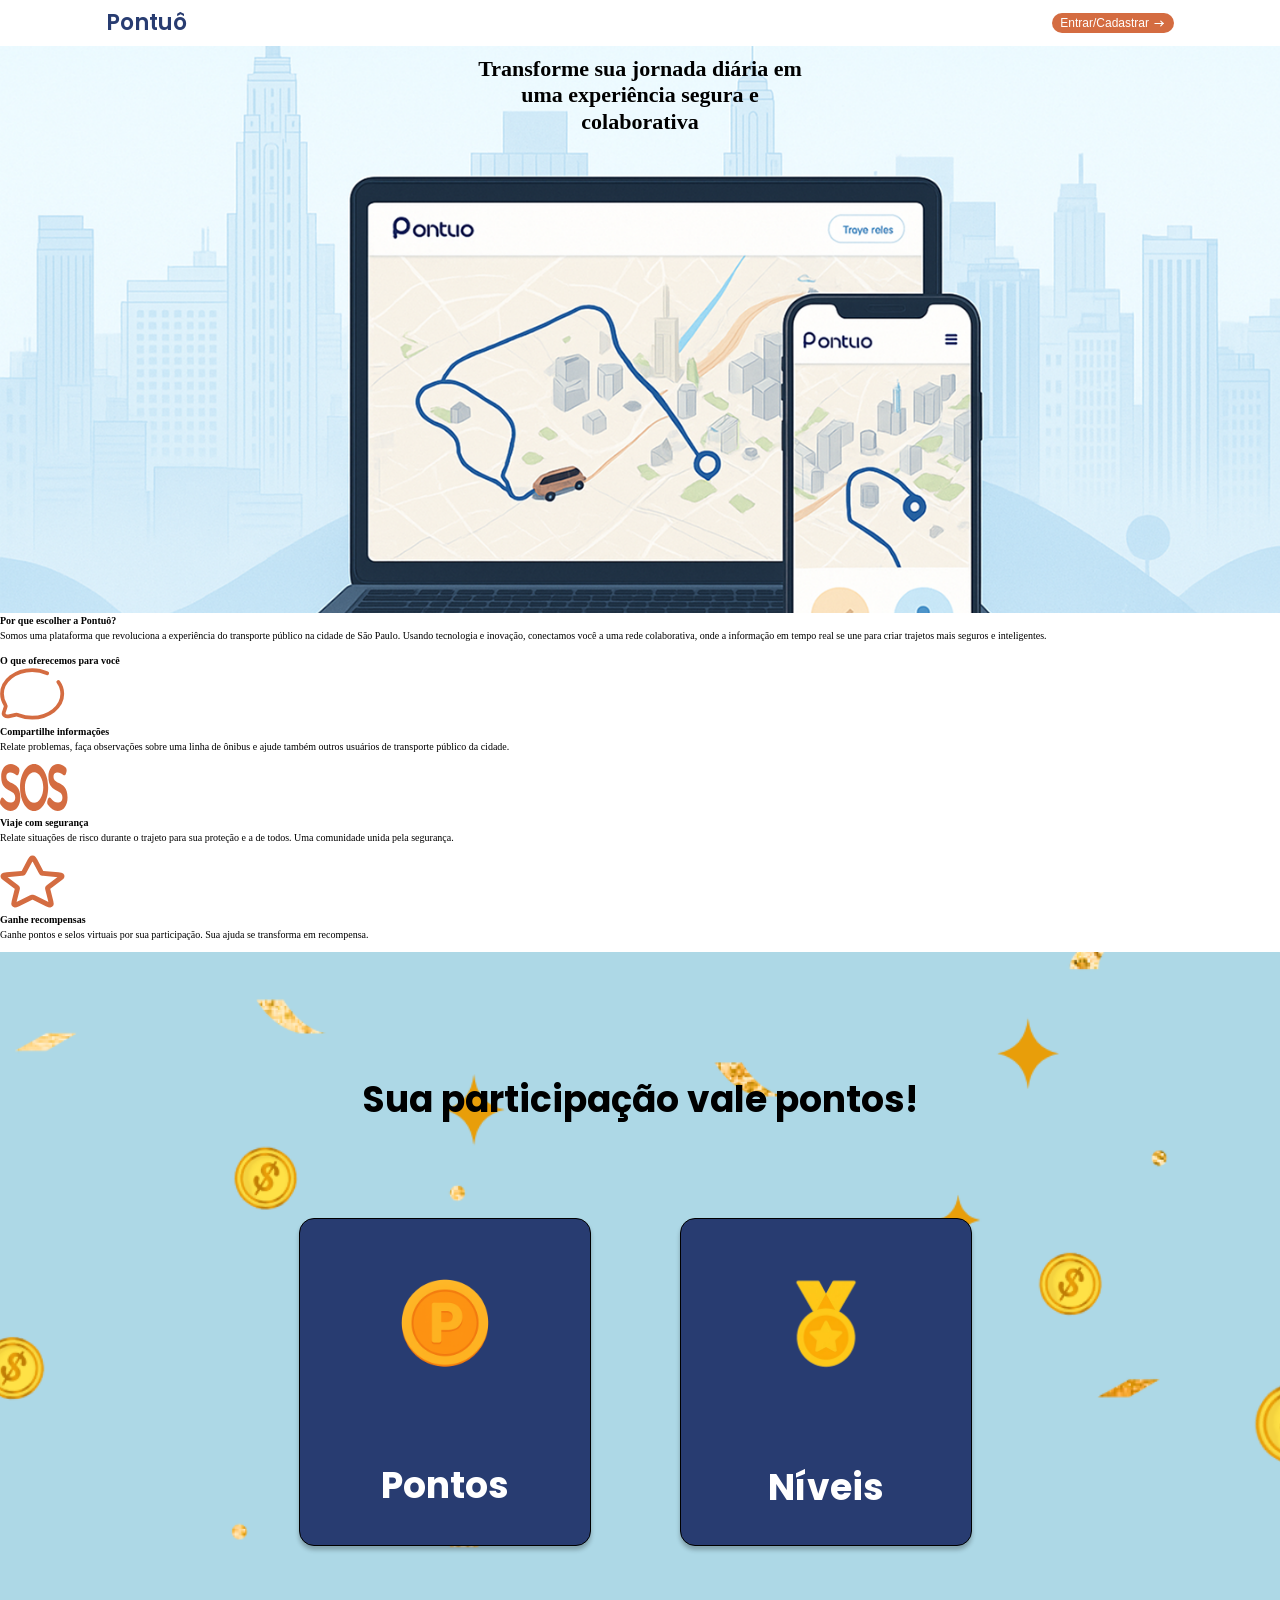
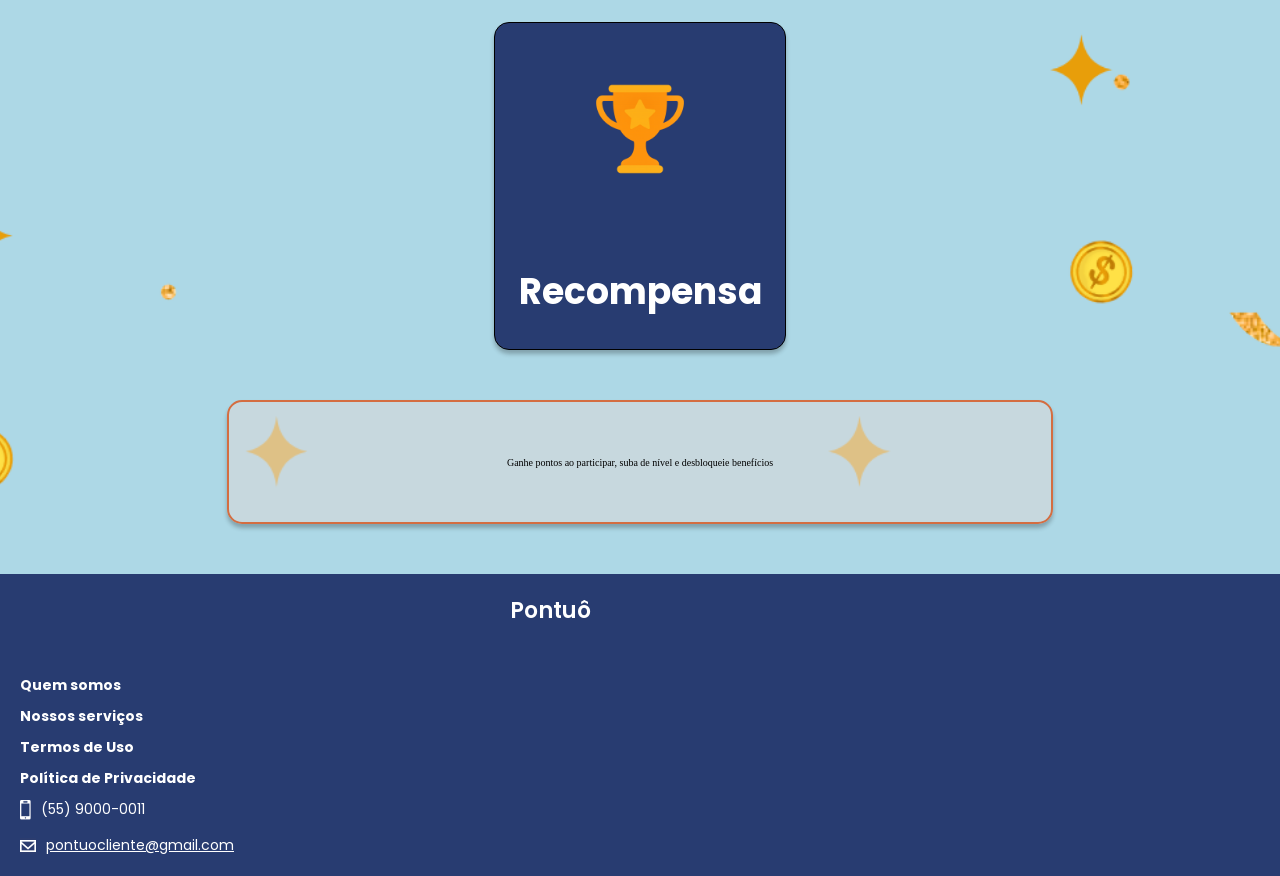
==== index.html @ 433eeff5 "refactor: mobile first top main section" ====
<!DOCTYPE html>
<html lang="pt-BR">

<head>
  <meta charset="UTF-8" />
  <meta name="viewport" content="width=device-width, initial-scale=1.0" />
  <title>Pontuo</title>
  <link rel="stylesheet" href="./src/assets/css/main.css" />
</head>

<body>
  <header>
    <div class="containerHeader">
      <div class="logo"><a href="#home">Pontuô</a></div>
      <!-- <div class="menu">
          <ul>
            <li><a href="#about-us">Quem somos</a></li>
            <li><a href="#our-services">Nossos serviços</a></li>
            <li><a href="#contact">Contato</a></li>
          </ul>
        </div> -->
      <div class="user-profile">
        <a href="#login">Entrar/Cadastrar
          <span><svg class="iconHeader" width="24" height="24" viewBox="0 0 24 19" fill="none" xmlns="http://www.w3.org/2000/svg">
              <g clip-path="url(#clip0_785_61)">
                <path d="M5 12H19" stroke="white" stroke-width="1.5" stroke-linecap="round" stroke-linejoin="round" />
                <path d="M15 16L19 12" stroke="white" stroke-width="1.5" stroke-linecap="round" stroke-linejoin="round" />
                <path d="M15 8L19 12" stroke="white" stroke-width="1.5" stroke-linecap="round" stroke-linejoin="round" />
              </g>
              <defs>
                <clipPath id="clip0_785_61">
                  <rect width="24" height="24" fill="white" />
                </clipPath>
              </defs>
            </svg>
          </span>
        </a>
      </div>
    </div>
  </header>
  <main>
    <section class="topMainSection">
      <div class="containerTopMainSection">
        <div class="topContentArea">
          <h1 class="heroTitle">
            Transforme sua jornada diária em
            <!-- <span class="br-mobile" aria-hidden="true"><br></span> -->
            uma experiência segura e
            <!-- <span class="br-mobile" aria-hidden="true"><br></span> -->
            colaborativa
          </h1>
        </div>
      </div>
    </section>

    <section class="centerMainSection" aria-labelledby="why-pontuo">
      <div class="containerCenterMainSection">

        <div class="firstCenterContentArea">
          <h2 class="titleFirstCenterContentArea" id="why-pontuo">Por que escolher a Pontuô?</h2>

          <p class="textFirstCenterContentArea">
            Somos uma plataforma que revoluciona a experiência do transporte público
            na cidade de São Paulo. Usando tecnologia e inovação, conectamos você a
            uma rede colaborativa, onde a informação em tempo real se une para criar
            trajetos mais seguros e inteligentes.
          </p>
        </div>

        <div class="subTitle">
          <h3>O que oferecemos para você</h3>
        </div>

        <div class="secondCenterContentArea">
          <ul>
            <li>
              <img src="./src/assets/img/icon/Vector(1).svg" alt="Ícone de compartilhamento">
              <h4>Compartilhe informações</h4>
              <p>Relate problemas, faça observações sobre uma linha de ônibus e ajude também outros usuários de transporte público da cidade.</p>
            </li>

            <li>
              <img src="./src/assets/img/icon/Group.svg" alt="Ícone de segurança">
              <h4 class="sosVector">Viaje com segurança</h4>
              <p>Relate situações de risco durante o trajeto para sua proteção e a de todos. Uma comunidade unida pela segurança.</p>
            </li>

            <li>
              <img src="./src/assets/img/icon/Vector.svg" alt="Ícone de recompensas">
              <h4>Ganhe recompensas</h4>
              <p>Ganhe pontos e selos virtuais por sua participação. Sua ajuda se transforma em recompensa.</p>
            </li>
          </ul>
        </div>
      </div>
    </section>

    <section class="bottomMainSection" aria-labelledby="gamification">
      <div class="containerBottomSection">
        <div class="contentBottomCenter">
          <h2 id="gamification">Sua participação vale pontos!</h2>

          <div class="cardBottomCenter">
            <ul class="cardScore">
              <li class="scorePoint">
                <img class="point" src="./src/assets/img/Pontos.png" alt="Ícone de pontos">
                <h3>Pontos</h3>
              </li>

              <li class="scoreMedal">
                <img class="medal" src="./src/assets/img/Medalha.png" alt="Ícone de medalha">
                <h3>Níveis</h3>
              </li>

              <li class="scoreTrophy">
                <img class="trophy" src="./src/assets/img/Troféu.png" alt="Ícone de troféu">
                <h3>Recompensa</h3>
              </li>
            </ul>
          </div>

          <p class="textBottomCenter">Ganhe pontos ao participar, suba de nível e desbloqueie benefícios</p>
        </div>
      </div>
    </section>
  </main>

  <footer class="footer-container">
    <div class="footer-content">
      <h2 class="footer-logo">Pontuô</h2>
      
      <div class="main-links-container">
        <nav class="links-group links-left">
          <a href="#" class="link-item">Quem somos</a>
          <a href="#" class="link-item">Nossos serviços</a>
        </nav>

        <nav class="links-group links-middle">
          <a href="#" class="link-item">Termos de Uso</a>
          <a href="#" class="link-item">Política de Privacidade</a>
        </nav>

        <div class="contact-group">
          <div class="contact-item">
            <span class="icon">
              <img class="phoneFooter" src="/src/assets/img/tel-footer.png" alt="">
            </span> <span>(55) 9000-0011</span>
          </div>
          <div class="contact-item">
            <span class="icon">
              <img class="emailFooter" src="/src/assets/img/email-footer.png" alt="">
            </span>
            <span class="email-text">pontuocliente@gmail.com</span>
          </div>
        </div>
      </div>
    </div>
  </footer>
</body>
</html>
---- src/assets/css/main.css ----
/* Base */
@import url("./base/reset.css");
@import url("./base/font.css");
@import url("./base/variables.css");
@import url("./base/tipografia.css");

/* Layout */
@import url("./layout/container.css");
@import url("./layout/header.css");
@import url("./layout/midArea.css");
@import url("./layout/bottomArea.css");
@import url("./layout/footer.css");

/* Components */
@import url("./components/button.css");
@import url("./components/card.css");
@import url("./components/navbar.css");
@import url("./components/score-section.css");

/* Pages */
@import url("./page/home.css");
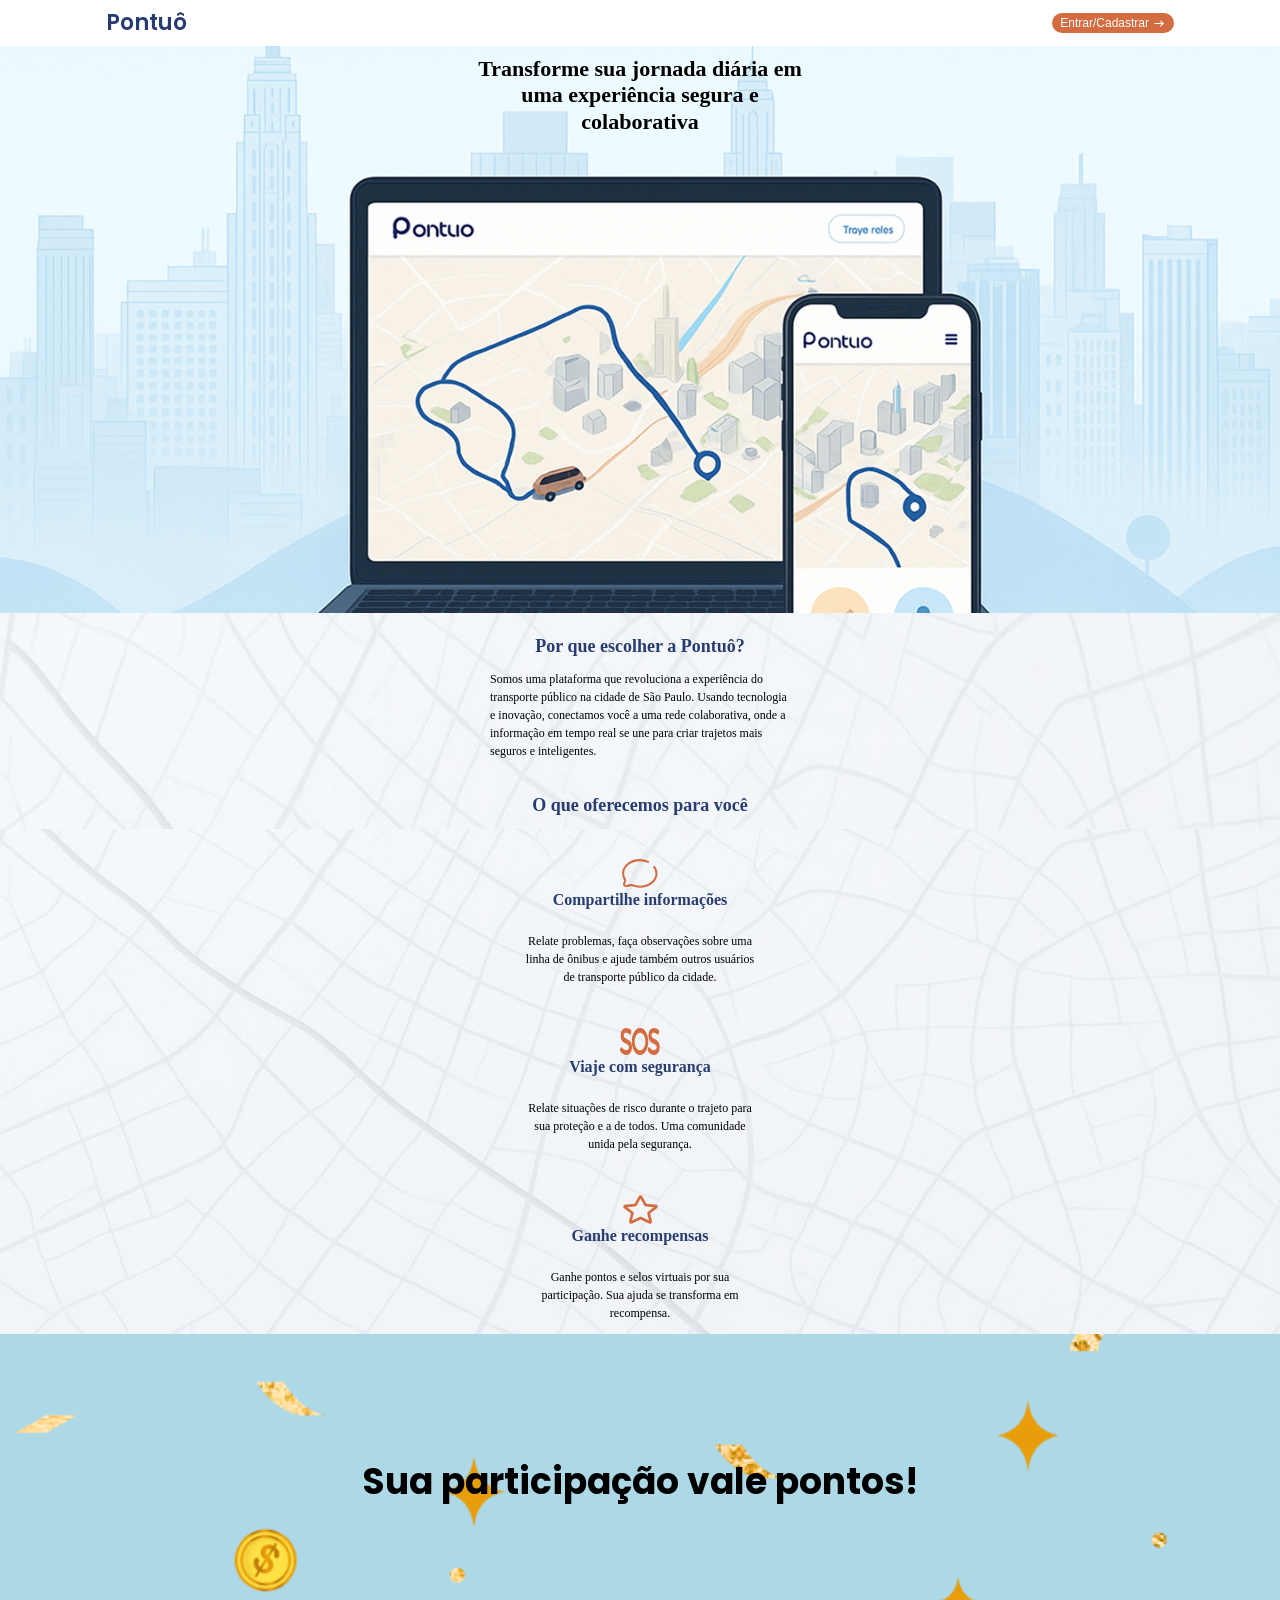
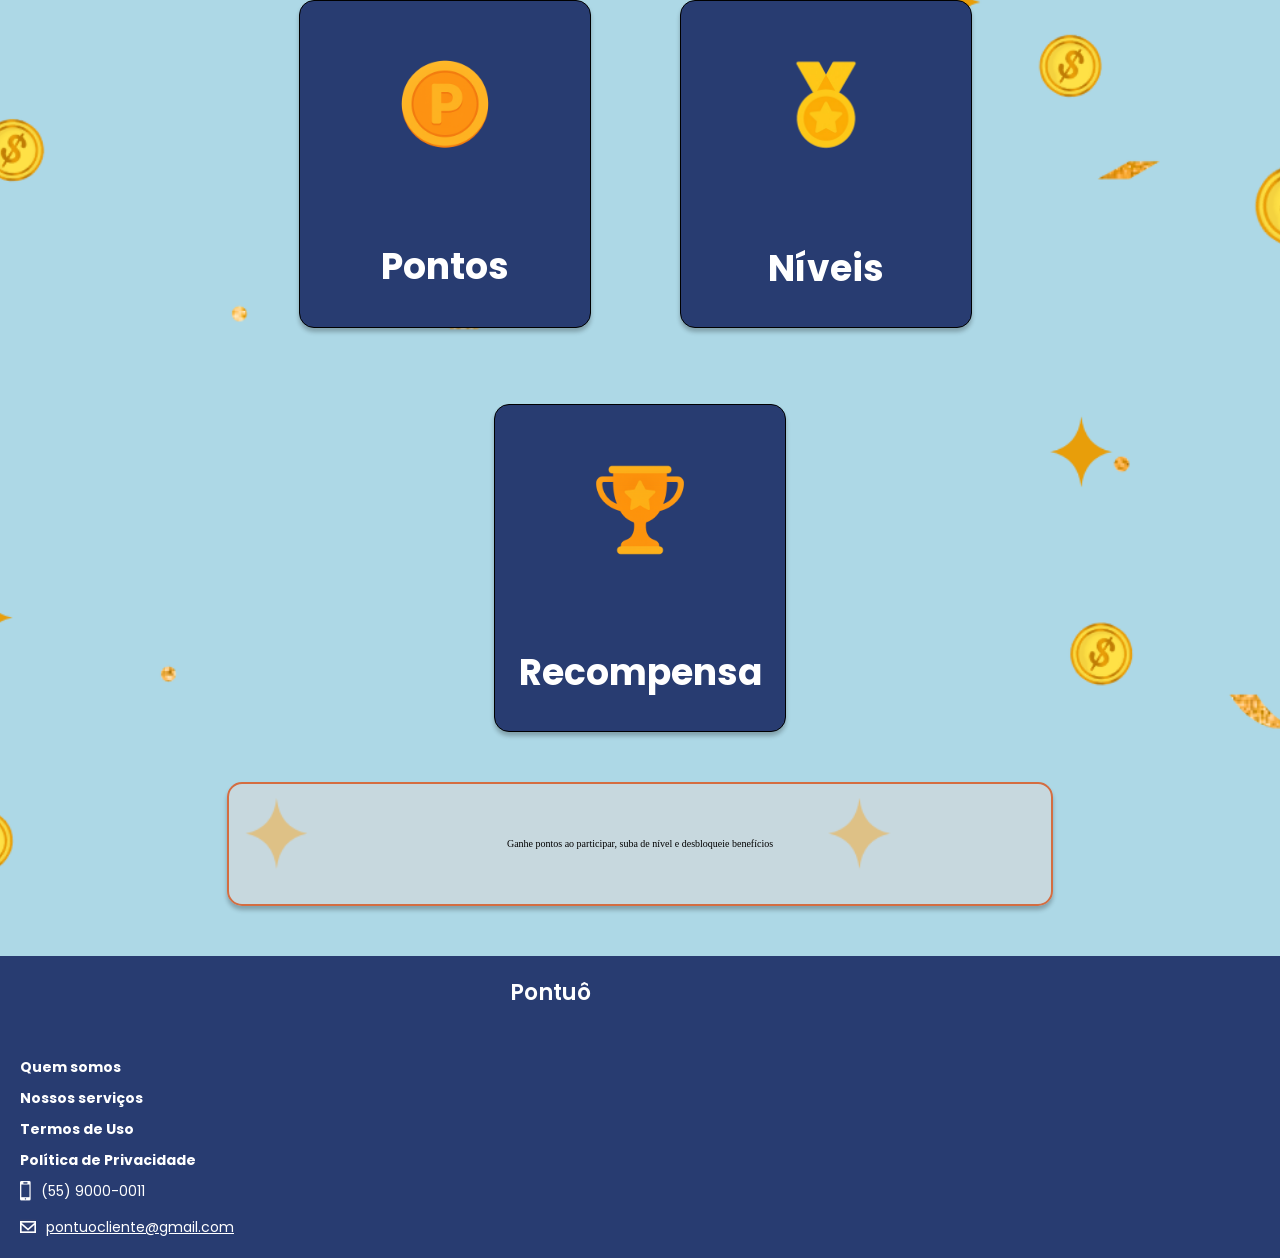
==== commit 7bec8833: "refactor: mobile-first BenefitsSection e PointsSection" ====
--- a/index.html
+++ b/index.html
@@ -39,7 +39,7 @@
     </div>
   </header>
   <main>
-    <section class="topMainSection">
+    <section class="TopMainSection">
       <div class="containerTopMainSection">
         <div class="topContentArea">
           <h1 class="heroTitle">
@@ -53,44 +53,47 @@
       </div>
     </section>
 
-    <section class="centerMainSection" aria-labelledby="why-pontuo">
-      <div class="containerCenterMainSection">
+    <section class="BenefitsSection" aria-labelledby="why-pontuo">
+      <div class="containerBenefitsSection">
 
-        <div class="firstCenterContentArea">
-          <h2 class="titleFirstCenterContentArea" id="why-pontuo">Por que escolher a Pontuô?</h2>
+        <header class="benefitsSectionContent">
+          <h2 class="benefitsIntro" id="why-pontuo">Por que escolher a Pontuô?</h2>
 
-          <p class="textFirstCenterContentArea">
+          <p class="textBenefitsIntro">
             Somos uma plataforma que revoluciona a experiência do transporte público
             na cidade de São Paulo. Usando tecnologia e inovação, conectamos você a
             uma rede colaborativa, onde a informação em tempo real se une para criar
             trajetos mais seguros e inteligentes.
           </p>
-        </div>
+        </header>
 
         <div class="subTitle">
           <h3>O que oferecemos para você</h3>
         </div>
+    </section>
 
-        <div class="secondCenterContentArea">
+    <section class="PointsSection">
+      <div class="containerPointsSection"></div>
+        <div class="contentPointsSection">
           <ul>
-            <li>
+            <li class="chat">
               <img src="./src/assets/img/icon/Vector(1).svg" alt="Ícone de compartilhamento">
               <h4>Compartilhe informações</h4>
               <p>Relate problemas, faça observações sobre uma linha de ônibus e ajude também outros usuários de transporte público da cidade.</p>
             </li>
 
-            <li>
+            <li class="sos-vector">
               <img src="./src/assets/img/icon/Group.svg" alt="Ícone de segurança">
-              <h4 class="sosVector">Viaje com segurança</h4>
+              <h4>Viaje com segurança</h4>
               <p>Relate situações de risco durante o trajeto para sua proteção e a de todos. Uma comunidade unida pela segurança.</p>
             </li>
 
-            <li>
+            <li class="star-ranking">
               <img src="./src/assets/img/icon/Vector.svg" alt="Ícone de recompensas">
               <h4>Ganhe recompensas</h4>
               <p>Ganhe pontos e selos virtuais por sua participação. Sua ajuda se transforma em recompensa.</p>
             </li>
-          </ul>
+          </ul> 
         </div>
       </div>
     </section>
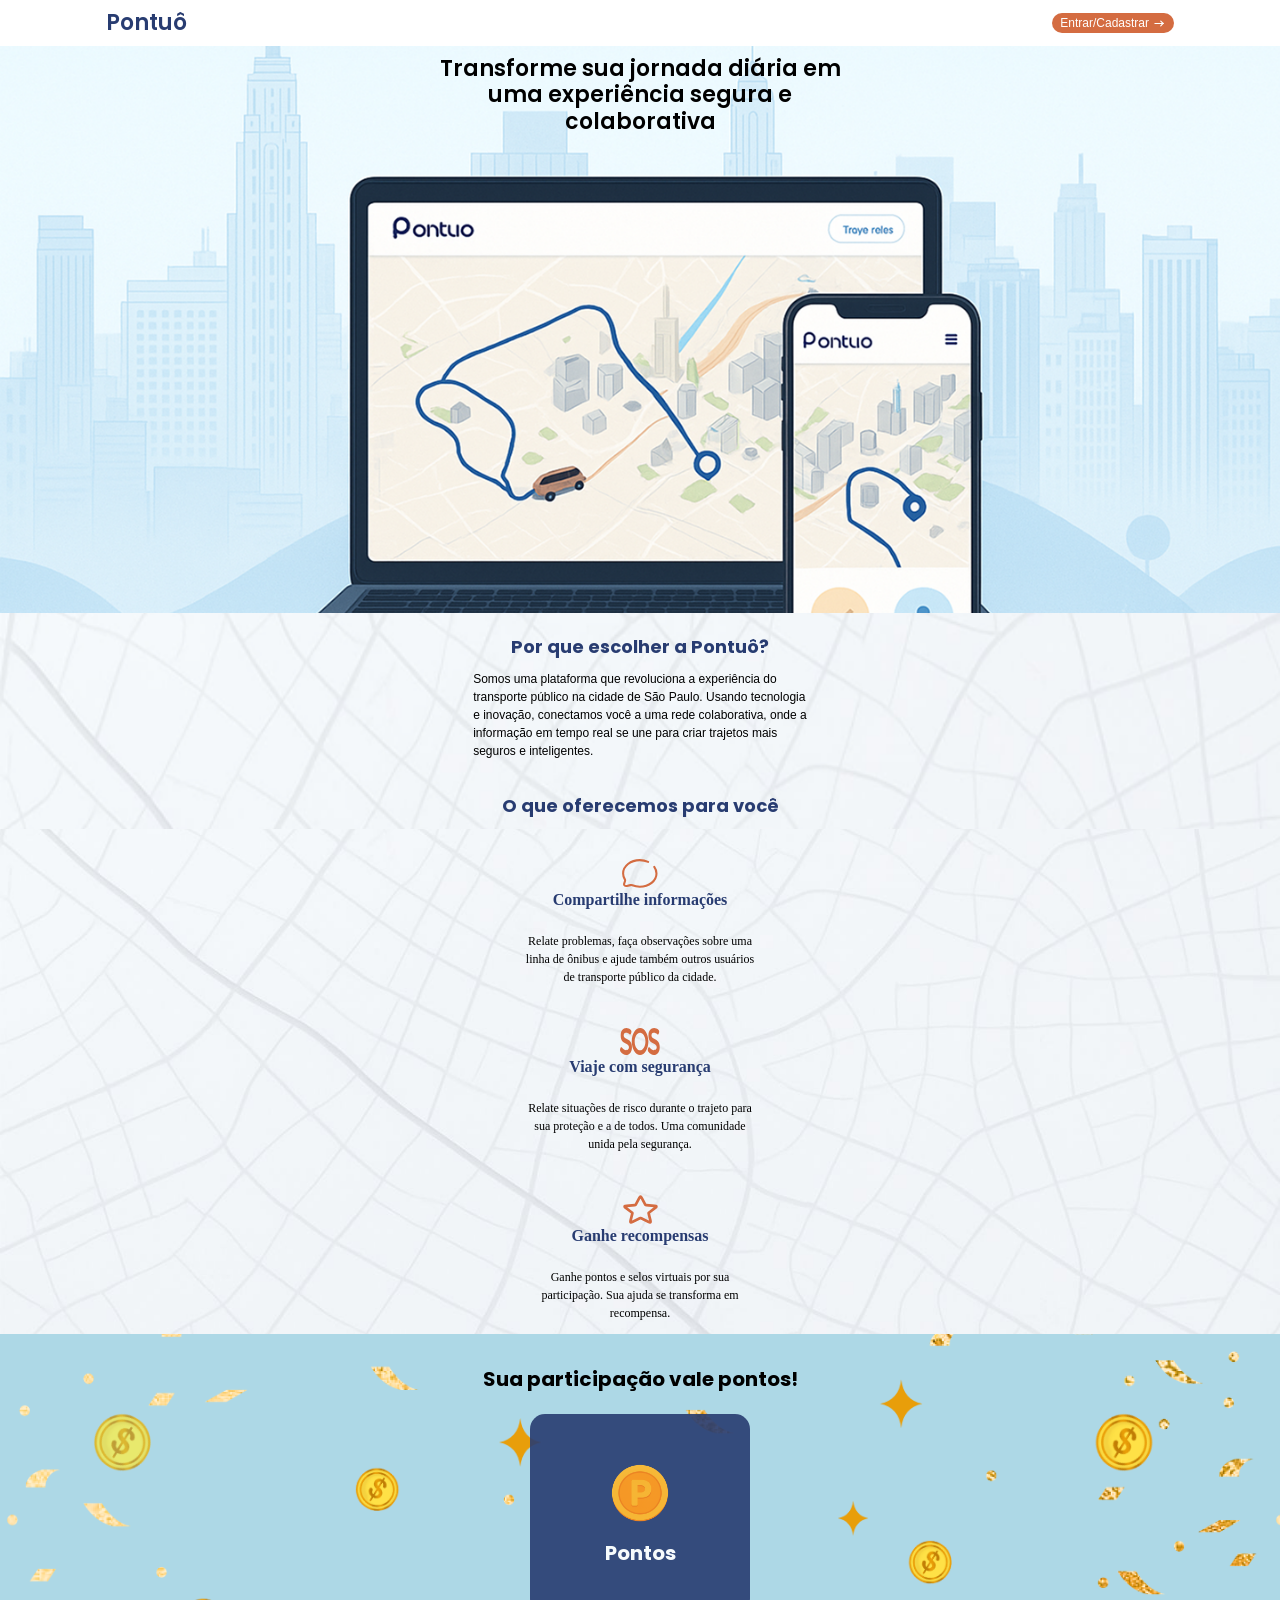
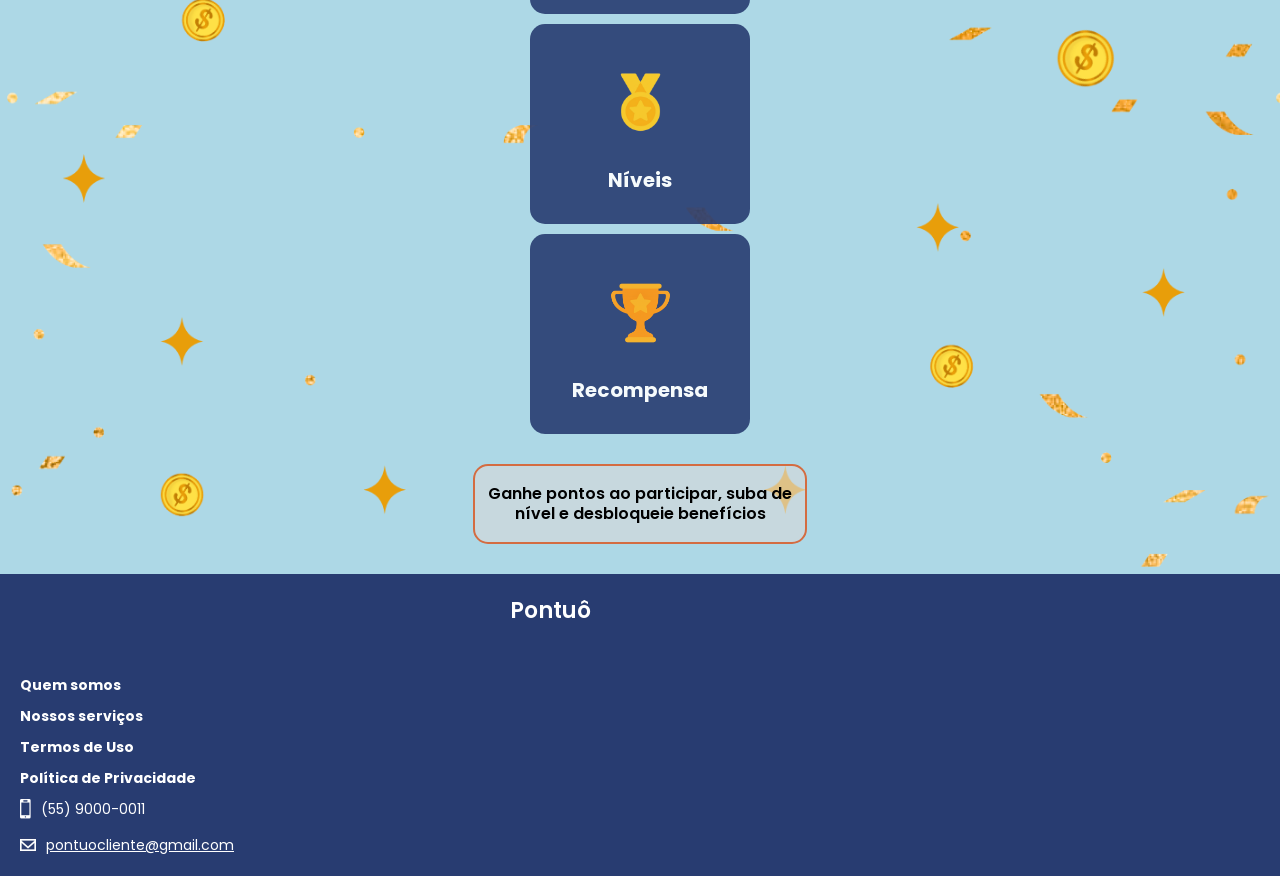
==== commit 6a0f1363: "refactor: mobile-first bottomMainSection" ====
--- a/index.html
+++ b/index.html
@@ -98,12 +98,12 @@
       </div>
     </section>
 
-    <section class="bottomMainSection" aria-labelledby="gamification">
+    <section class="BottomMainSection" aria-labelledby="gamification">
       <div class="containerBottomSection">
-        <div class="contentBottomCenter">
-          <h2 id="gamification">Sua participação vale pontos!</h2>
+        <div class="contentBottomMainSection">
+          <h2 class="gamification" id="gamification">Sua participação vale pontos!</h2>
 
-          <div class="cardBottomCenter">
+          <div class="cardBottom">
             <ul class="cardScore">
               <li class="scorePoint">
                 <img class="point" src="./src/assets/img/Pontos.png" alt="Ícone de pontos">
@@ -122,7 +122,10 @@
             </ul>
           </div>
 
-          <p class="textBottomCenter">Ganhe pontos ao participar, suba de nível e desbloqueie benefícios</p>
+          <div class="textBottomMainSection">
+            <p>Ganhe pontos ao participar, suba de nível e desbloqueie benefícios
+            </p>
+          </div>
         </div>
       </div>
     </section>
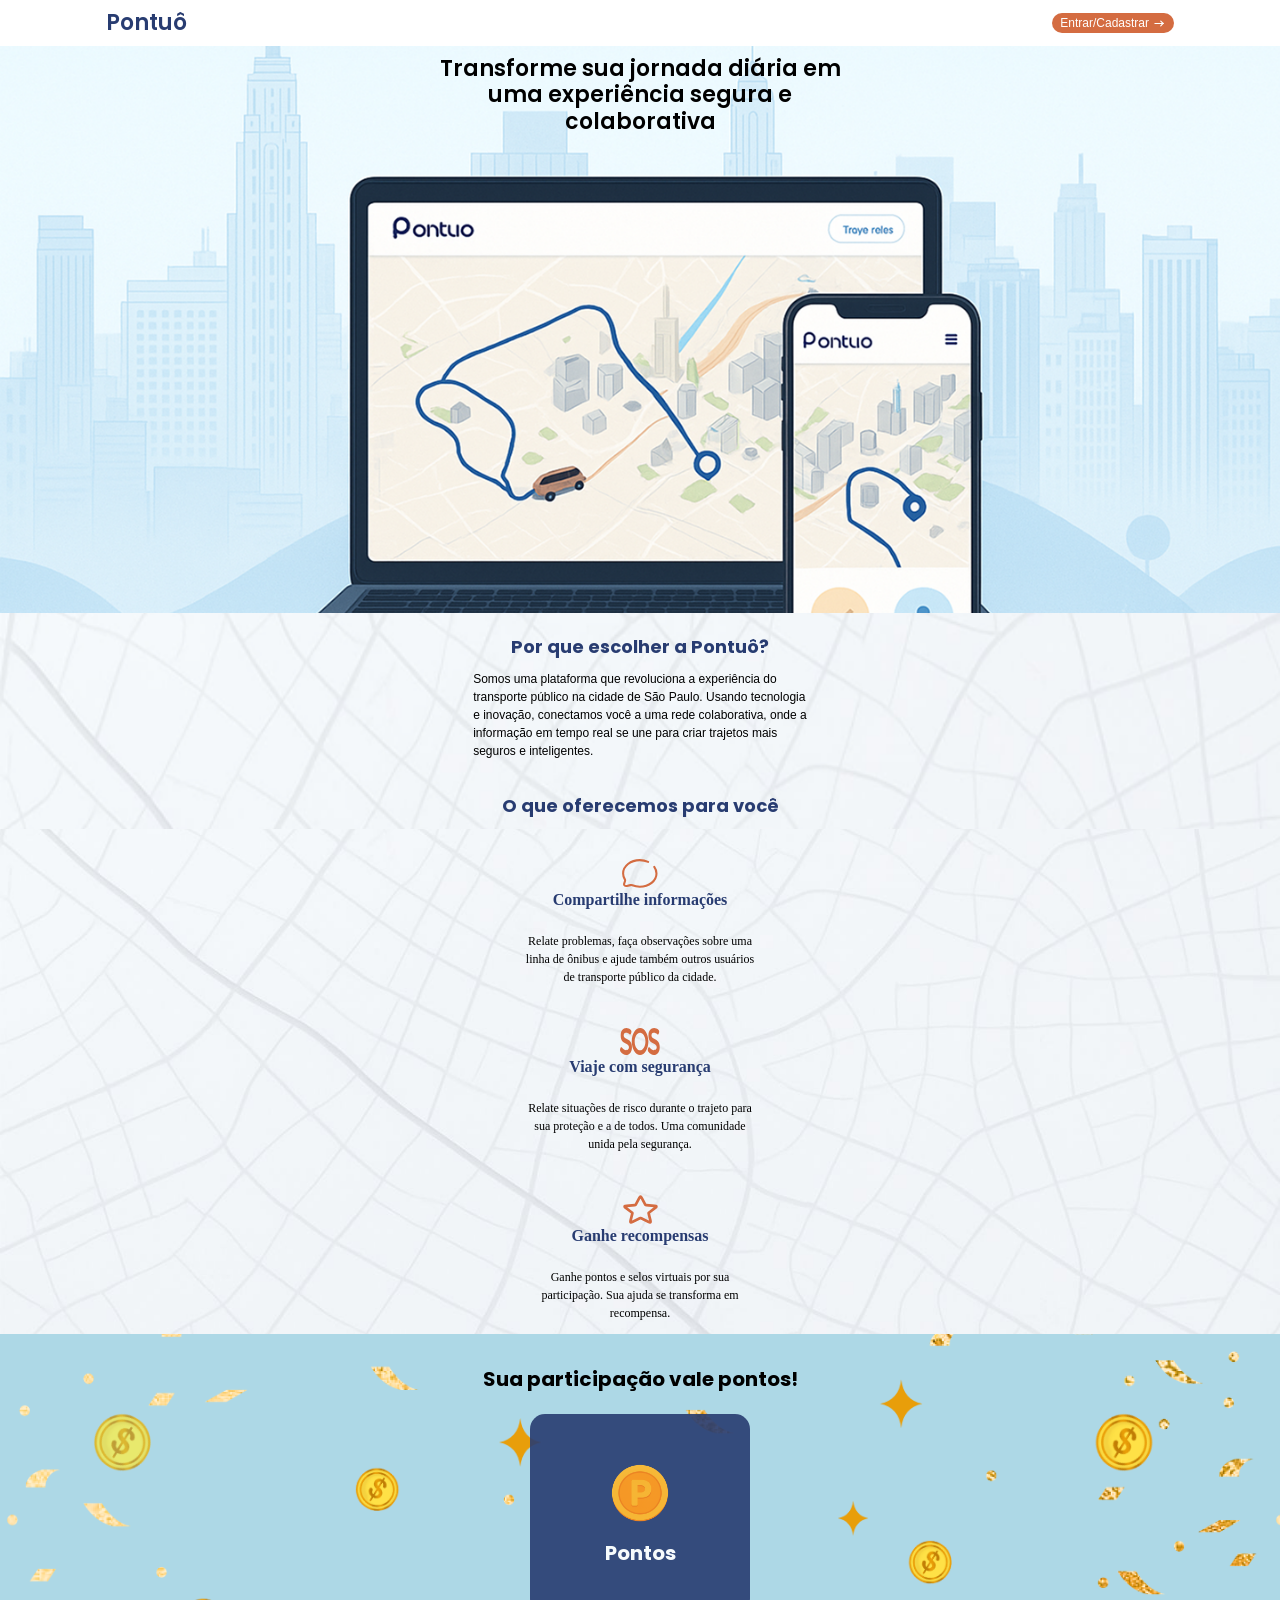
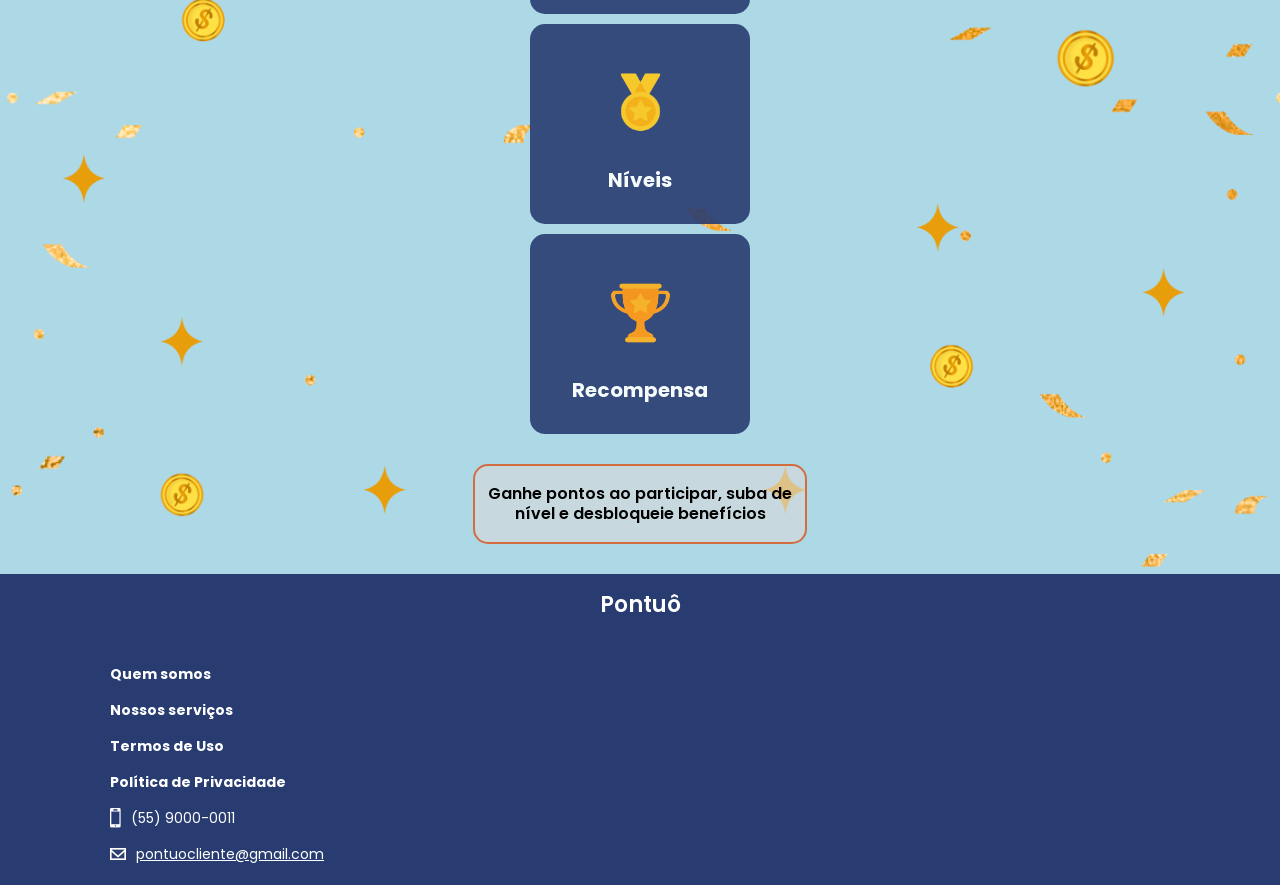
==== commit c4615b13: "refactor: layout FooterHomePage" ====
--- a/index.html
+++ b/index.html
@@ -131,36 +131,44 @@
     </section>
   </main>
 
-  <footer class="footer-container">
-    <div class="footer-content">
-      <h2 class="footer-logo">Pontuô</h2>
-      
-      <div class="main-links-container">
-        <nav class="links-group links-left">
-          <a href="#" class="link-item">Quem somos</a>
-          <a href="#" class="link-item">Nossos serviços</a>
-        </nav>
+  <footer class="FooterHomePage">
 
-        <nav class="links-group links-middle">
-          <a href="#" class="link-item">Termos de Uso</a>
-          <a href="#" class="link-item">Política de Privacidade</a>
-        </nav>
+    <div class="footer-container">
 
-        <div class="contact-group">
-          <div class="contact-item">
-            <span class="icon">
-              <img class="phoneFooter" src="/src/assets/img/tel-footer.png" alt="">
-            </span> <span>(55) 9000-0011</span>
-          </div>
-          <div class="contact-item">
-            <span class="icon">
-              <img class="emailFooter" src="/src/assets/img/email-footer.png" alt="">
-            </span>
-            <span class="email-text">pontuocliente@gmail.com</span>
+      <div class="footer-content">
+
+        <div class="footer-logo">
+          <h2>Pontuô</h2>
+        </div>
+        
+        <div class="box-main-links">
+          <nav class="links-group links-left">
+            <a href="#" class="link-item">Quem somos</a>
+            <a href="#" class="link-item">Nossos serviços</a>
+          </nav>
+
+          <nav class="links-group links-middle">
+            <a href="#" class="link-item">Termos de Uso</a>
+            <a href="#" class="link-item">Política de Privacidade</a>
+          </nav>
+
+          <div class="contact-group">
+            <div class="contact-item">
+              <span class="icon">
+                <img class="phoneFooter" src="/src/assets/img/tel-footer.png" alt="">
+              </span> <span>(55) 9000-0011</span>
+            </div>
+            <div class="contact-item">
+              <span class="icon">
+                <img class="emailFooter" src="/src/assets/img/email-footer.png" alt="">
+              </span>
+              <span class="email-text">pontuocliente@gmail.com</span>
+            </div>
           </div>
         </div>
       </div>
     </div>
+
   </footer>
 </body>
 </html>
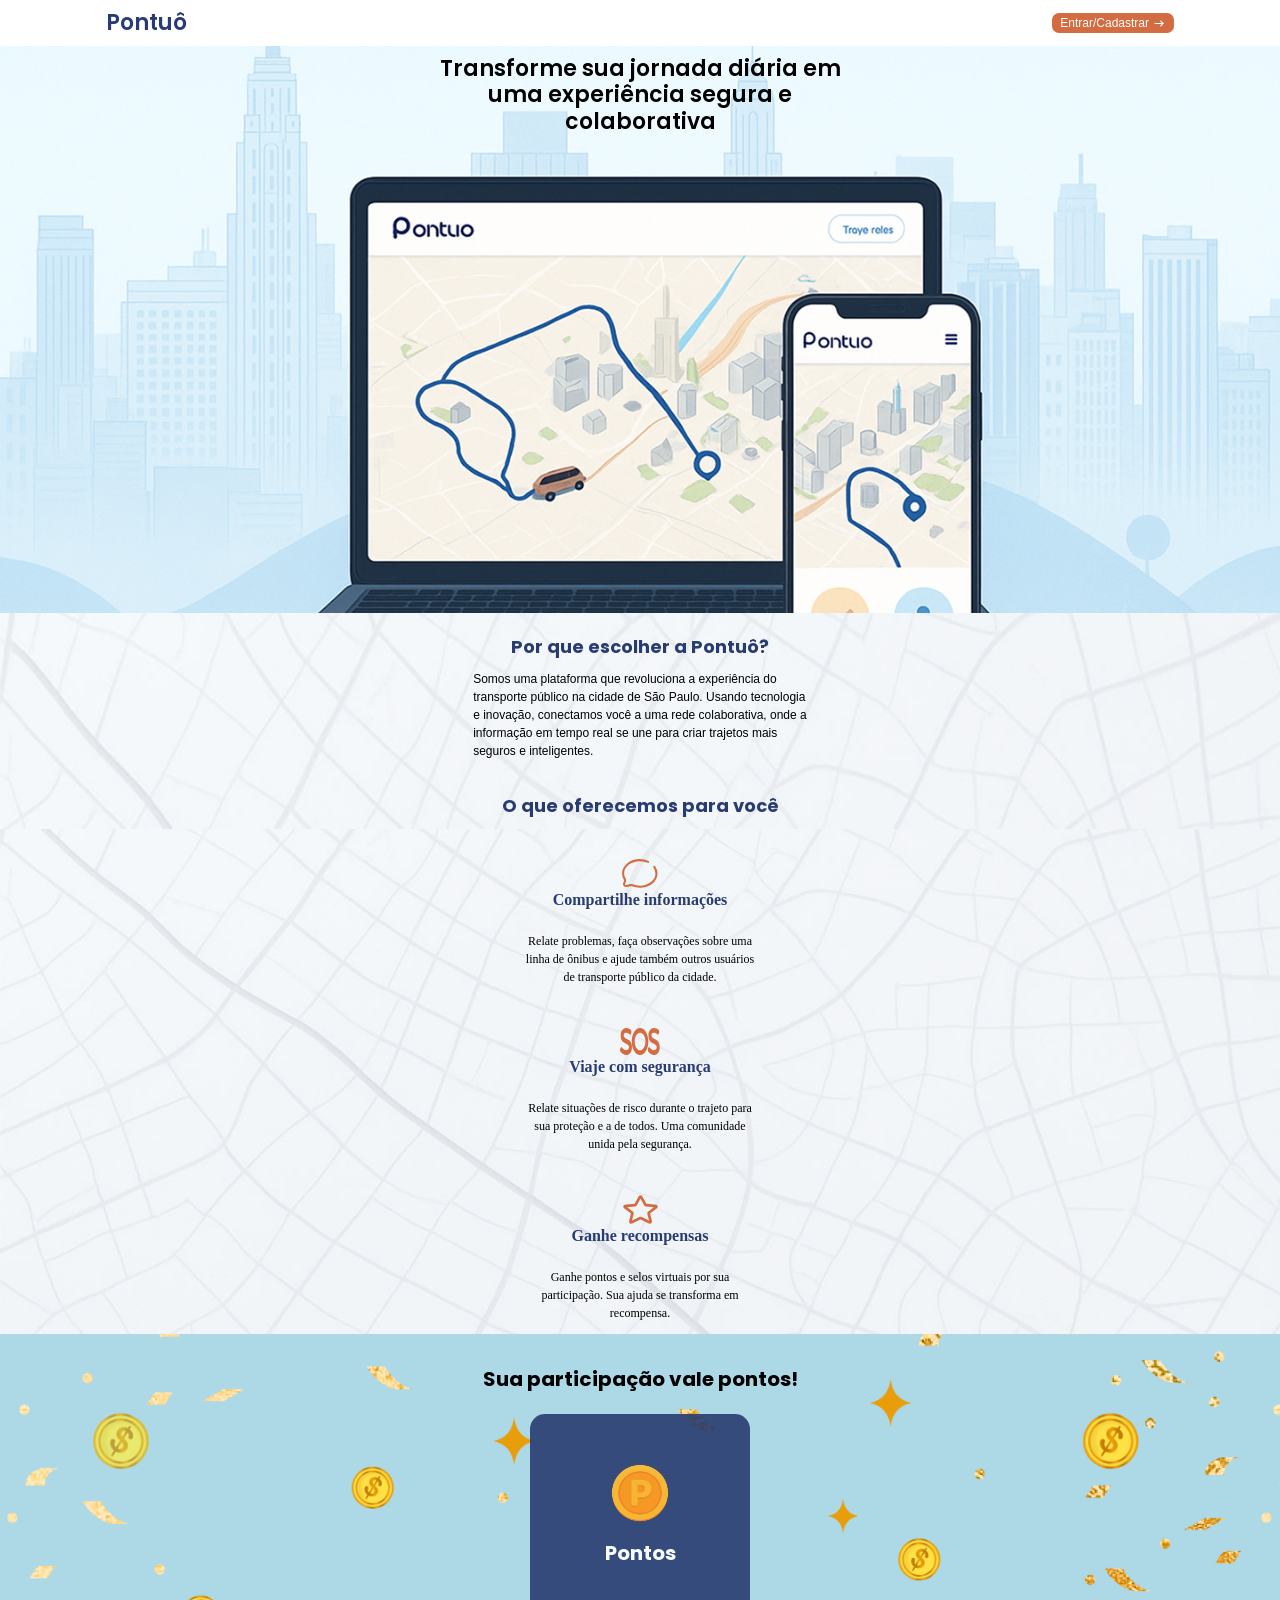
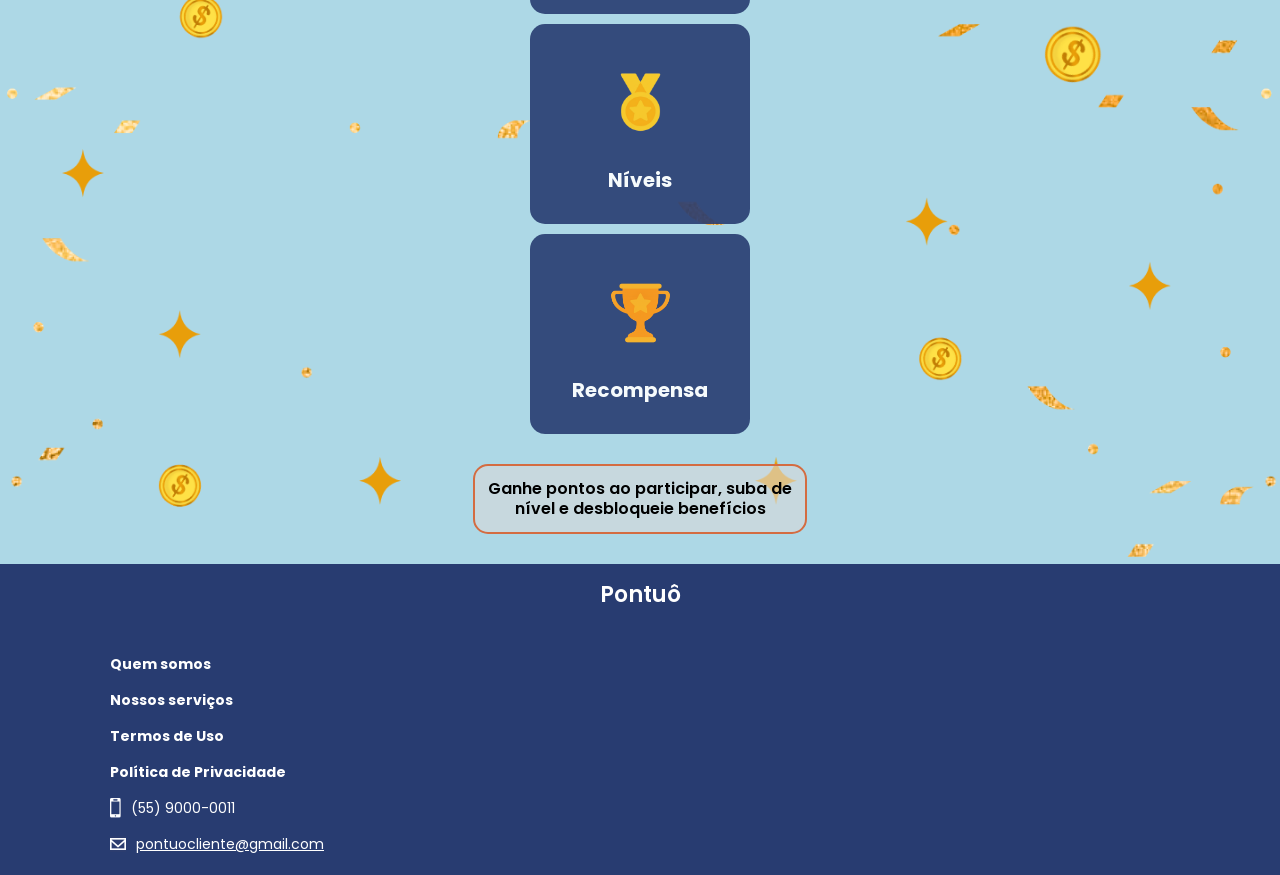
==== commit 195b8999: "refactor: HeaderHomePage" ====
--- a/index.html
+++ b/index.html
@@ -9,7 +9,7 @@
 </head>
 
 <body>
-  <header>
+  <header class="HeaderHomePage">
     <div class="containerHeader">
       <div class="logo"><a href="#home">Pontuô</a></div>
       <!-- <div class="menu">
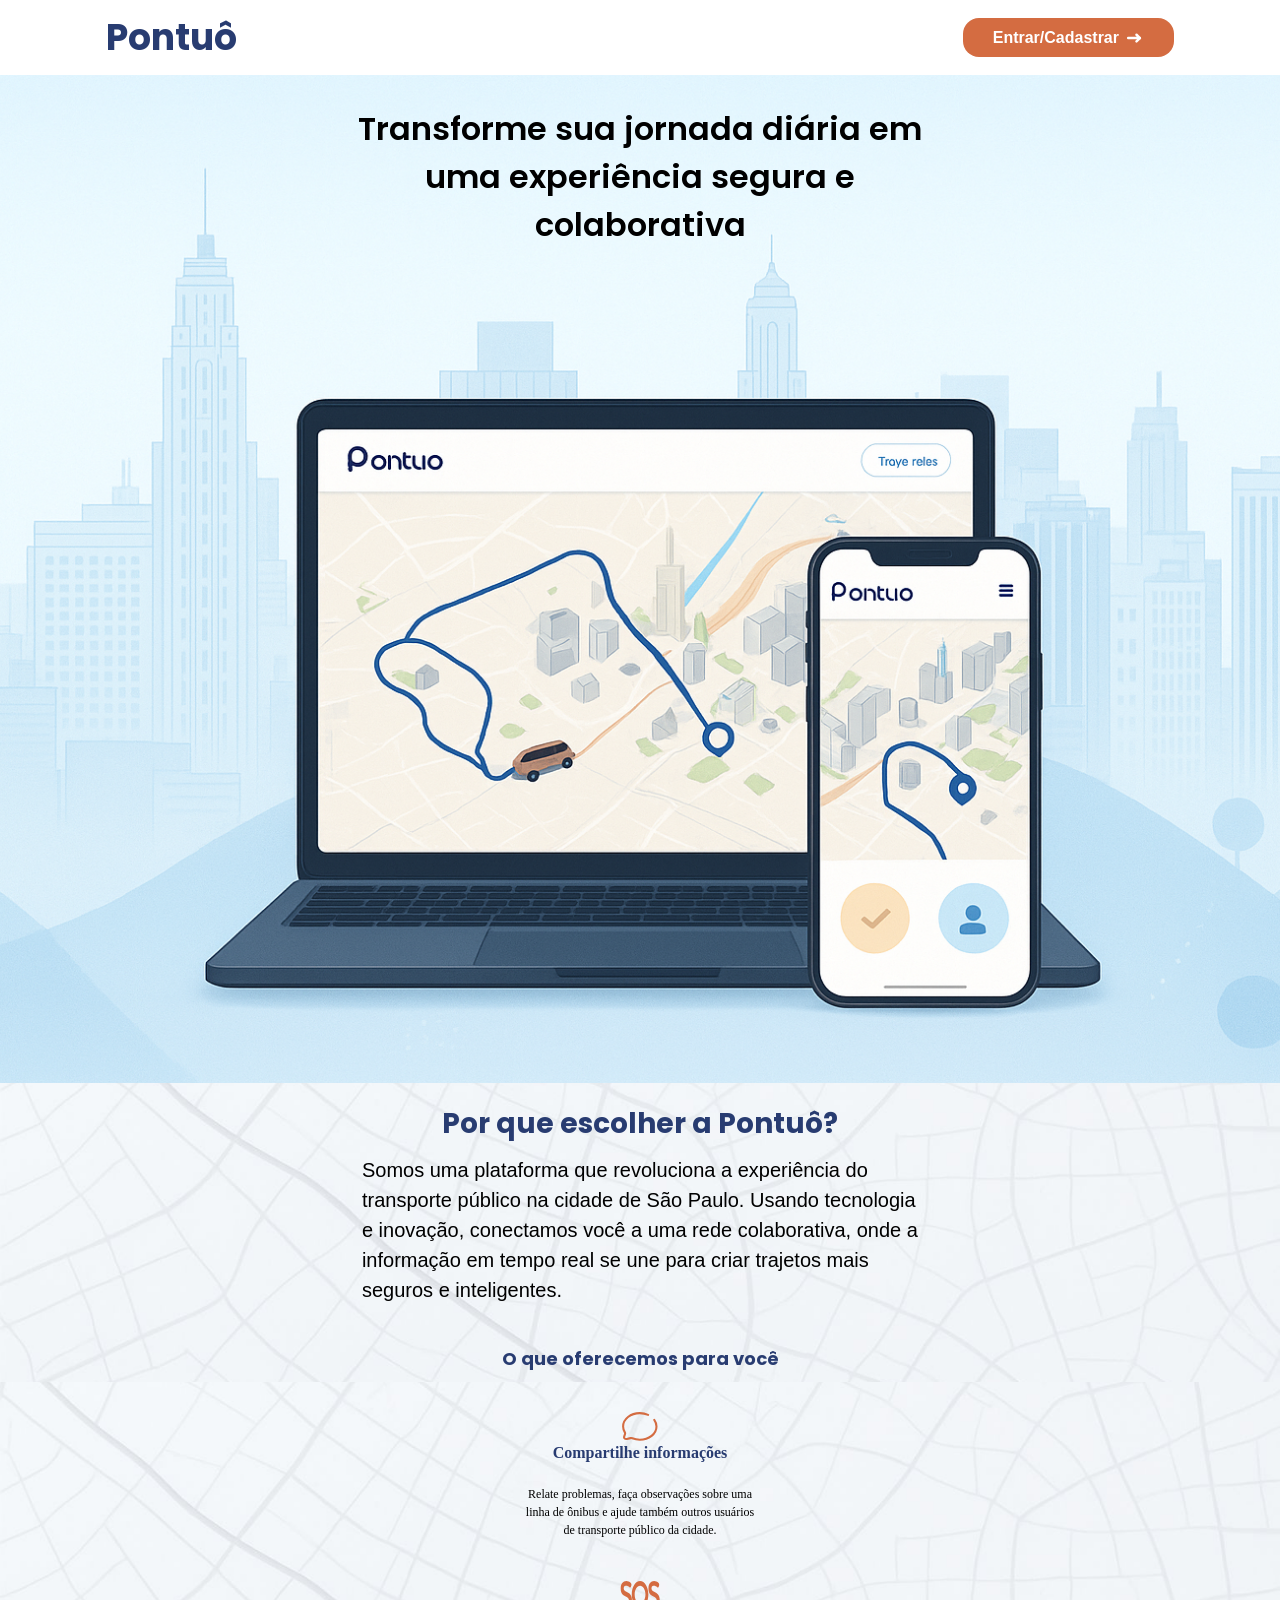
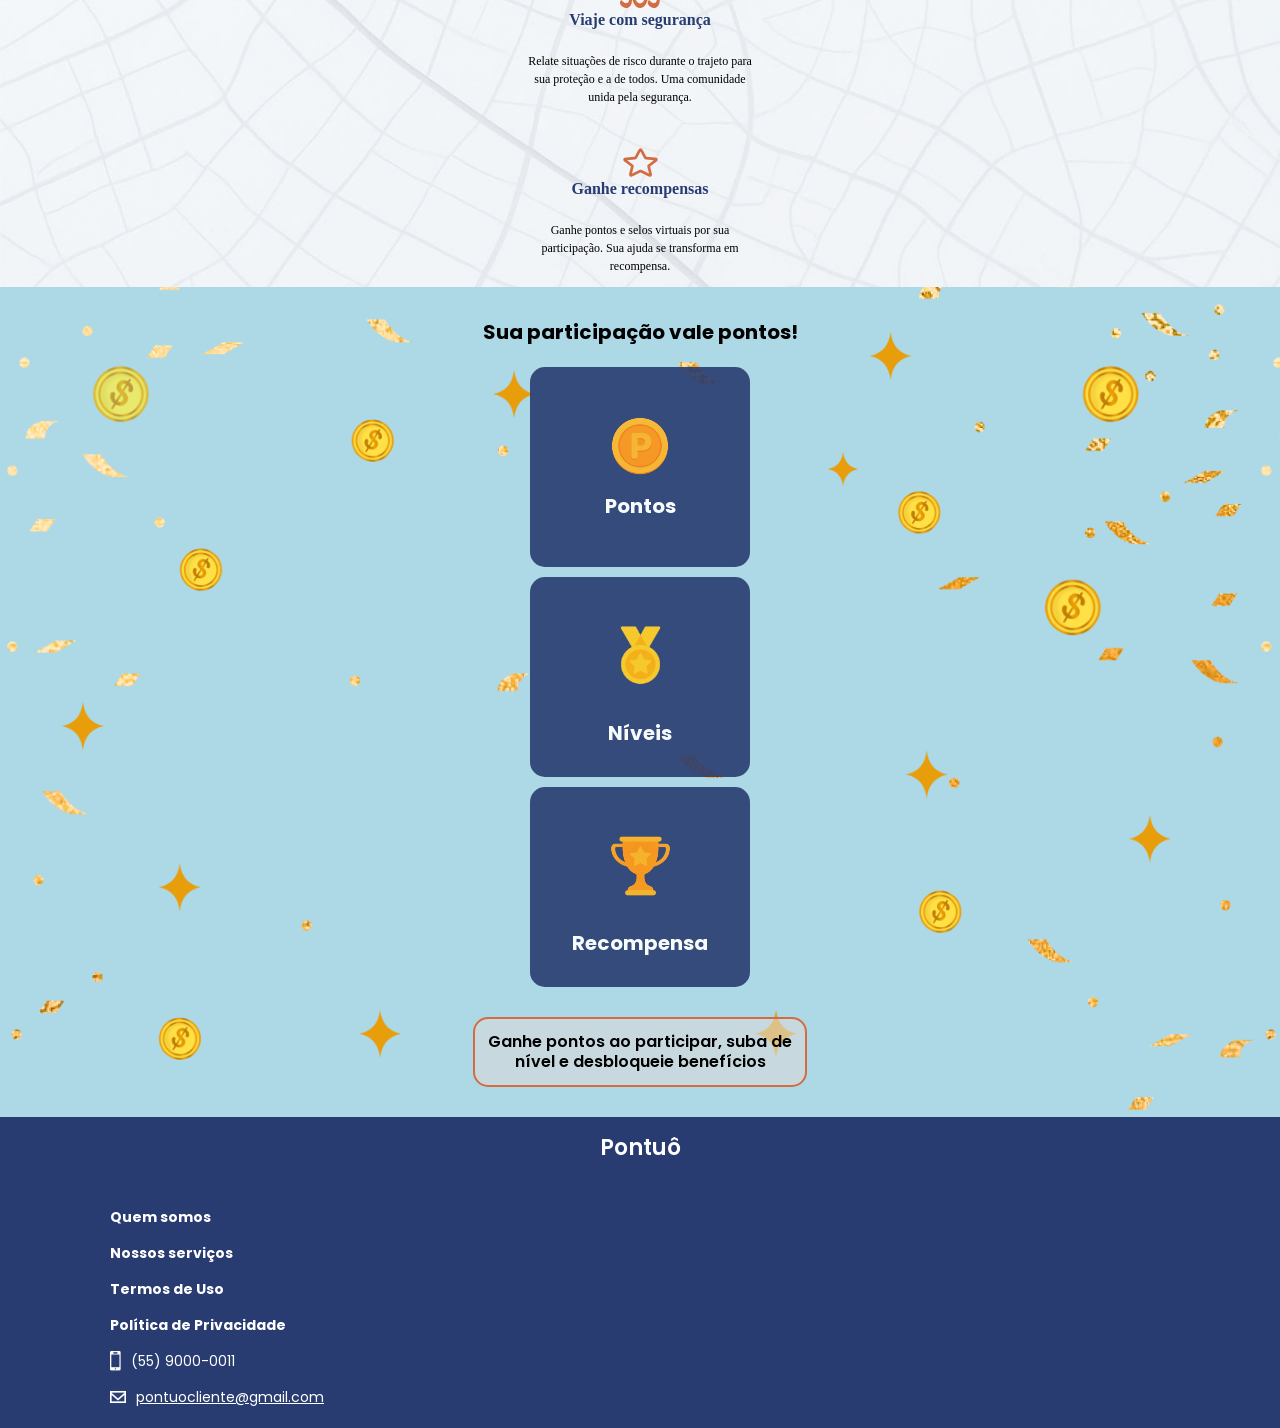
==== commit d2563acc: "feature: tablet benefits-section-content" ====
--- a/index.html
+++ b/index.html
@@ -43,11 +43,7 @@
       <div class="containerTopMainSection">
         <div class="topContentArea">
           <h1 class="heroTitle">
-            Transforme sua jornada diária em
-            <!-- <span class="br-mobile" aria-hidden="true"><br></span> -->
-            uma experiência segura e
-            <!-- <span class="br-mobile" aria-hidden="true"><br></span> -->
-            colaborativa
+            Transforme sua jornada diária em uma experiência segura e colaborativa
           </h1>
         </div>
       </div>
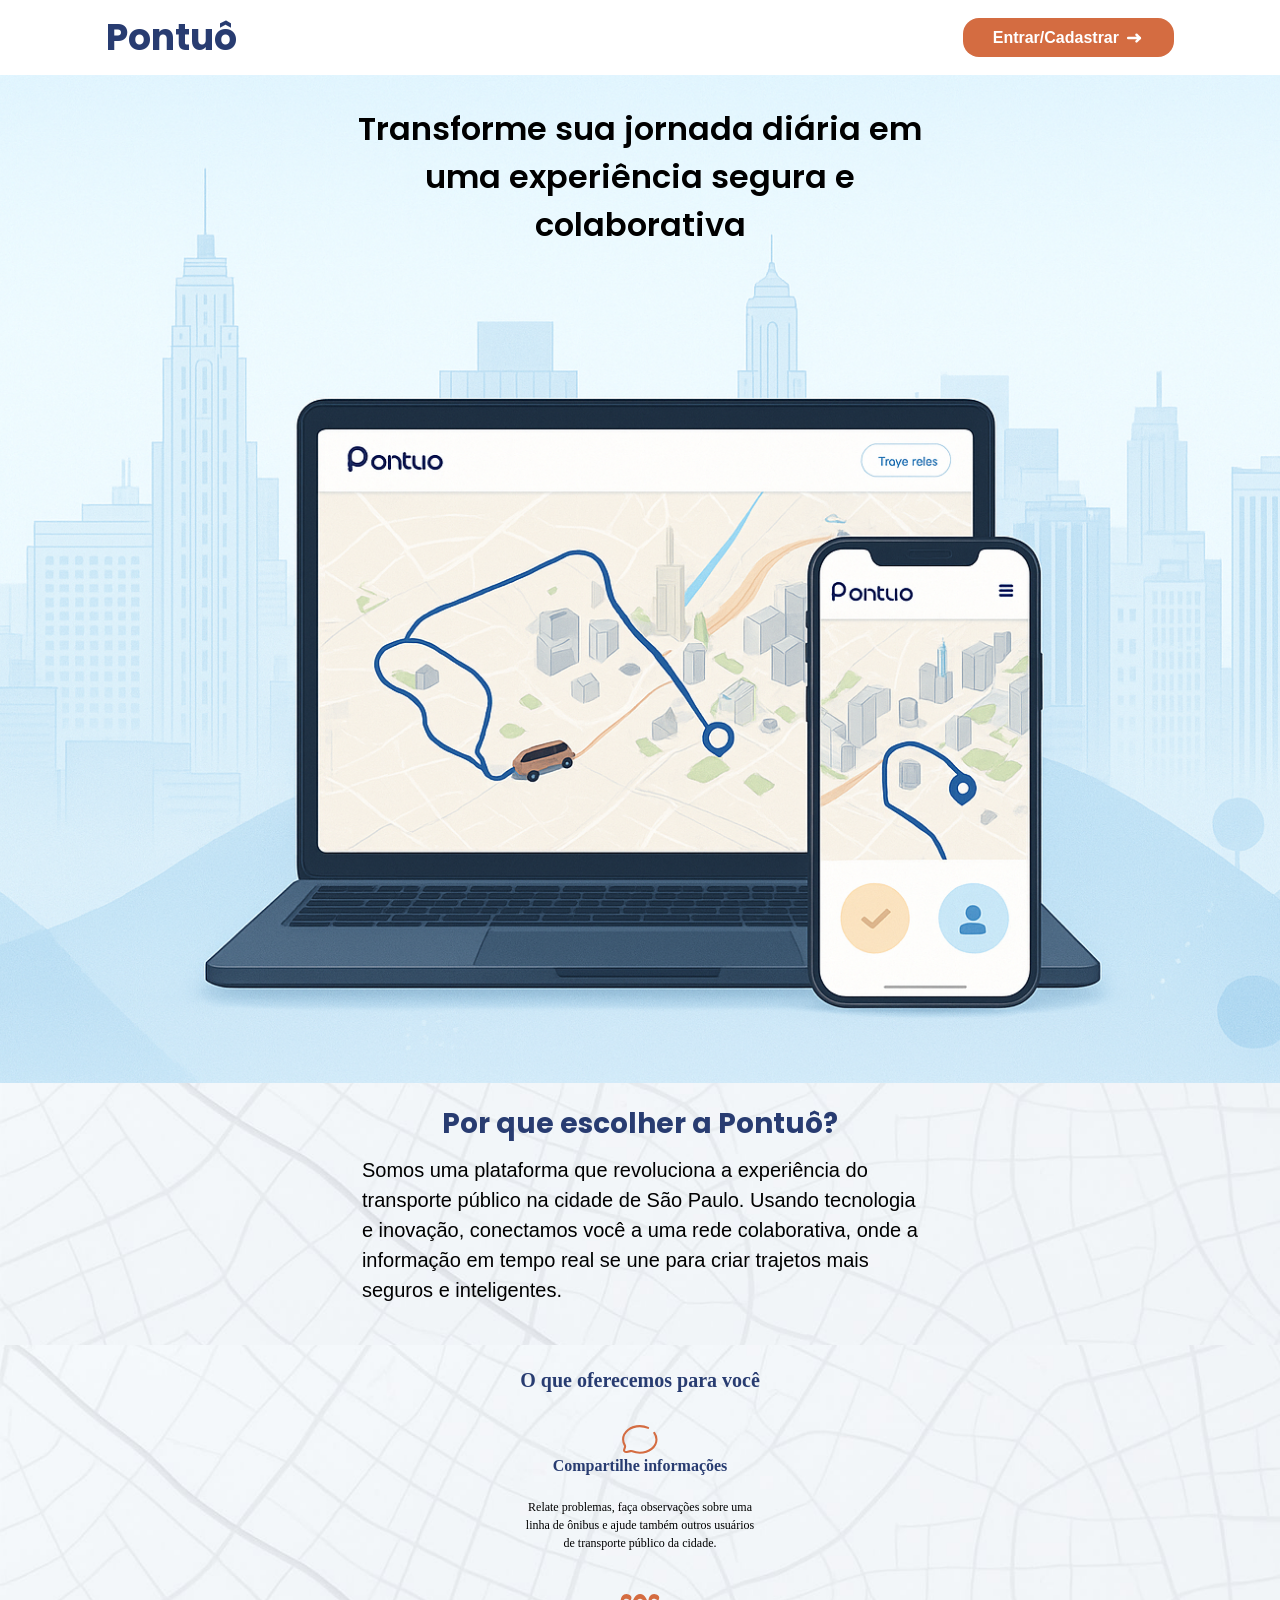
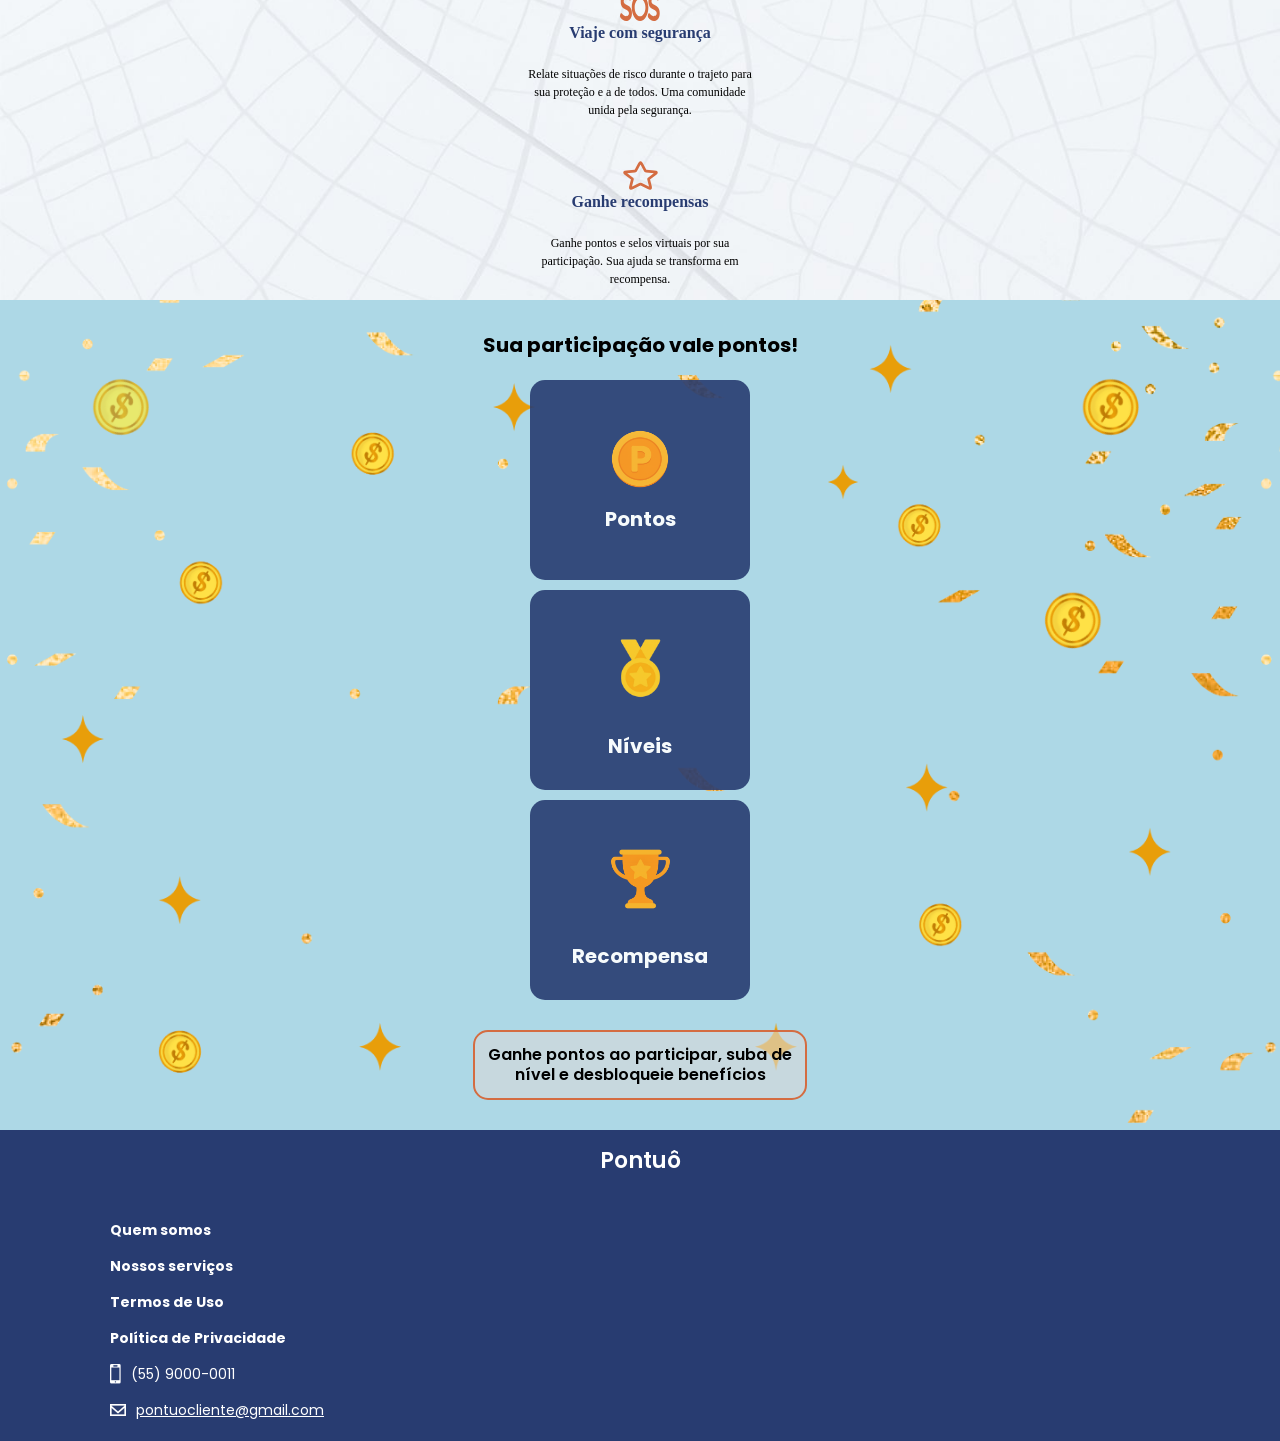
==== commit a73dac98: "fix: reestrutura layout points-section" ====
--- a/index.html
+++ b/index.html
@@ -62,15 +62,15 @@
             trajetos mais seguros e inteligentes.
           </p>
         </header>
-
-        <div class="subTitle">
-          <h3>O que oferecemos para você</h3>
-        </div>
+      </div>
     </section>
 
     <section class="PointsSection">
       <div class="containerPointsSection"></div>
         <div class="contentPointsSection">
+          <div class="subTitle">
+            <h3>O que oferecemos para você</h3>
+          </div>
           <ul>
             <li class="chat">
               <img src="./src/assets/img/icon/Vector(1).svg" alt="Ícone de compartilhamento">
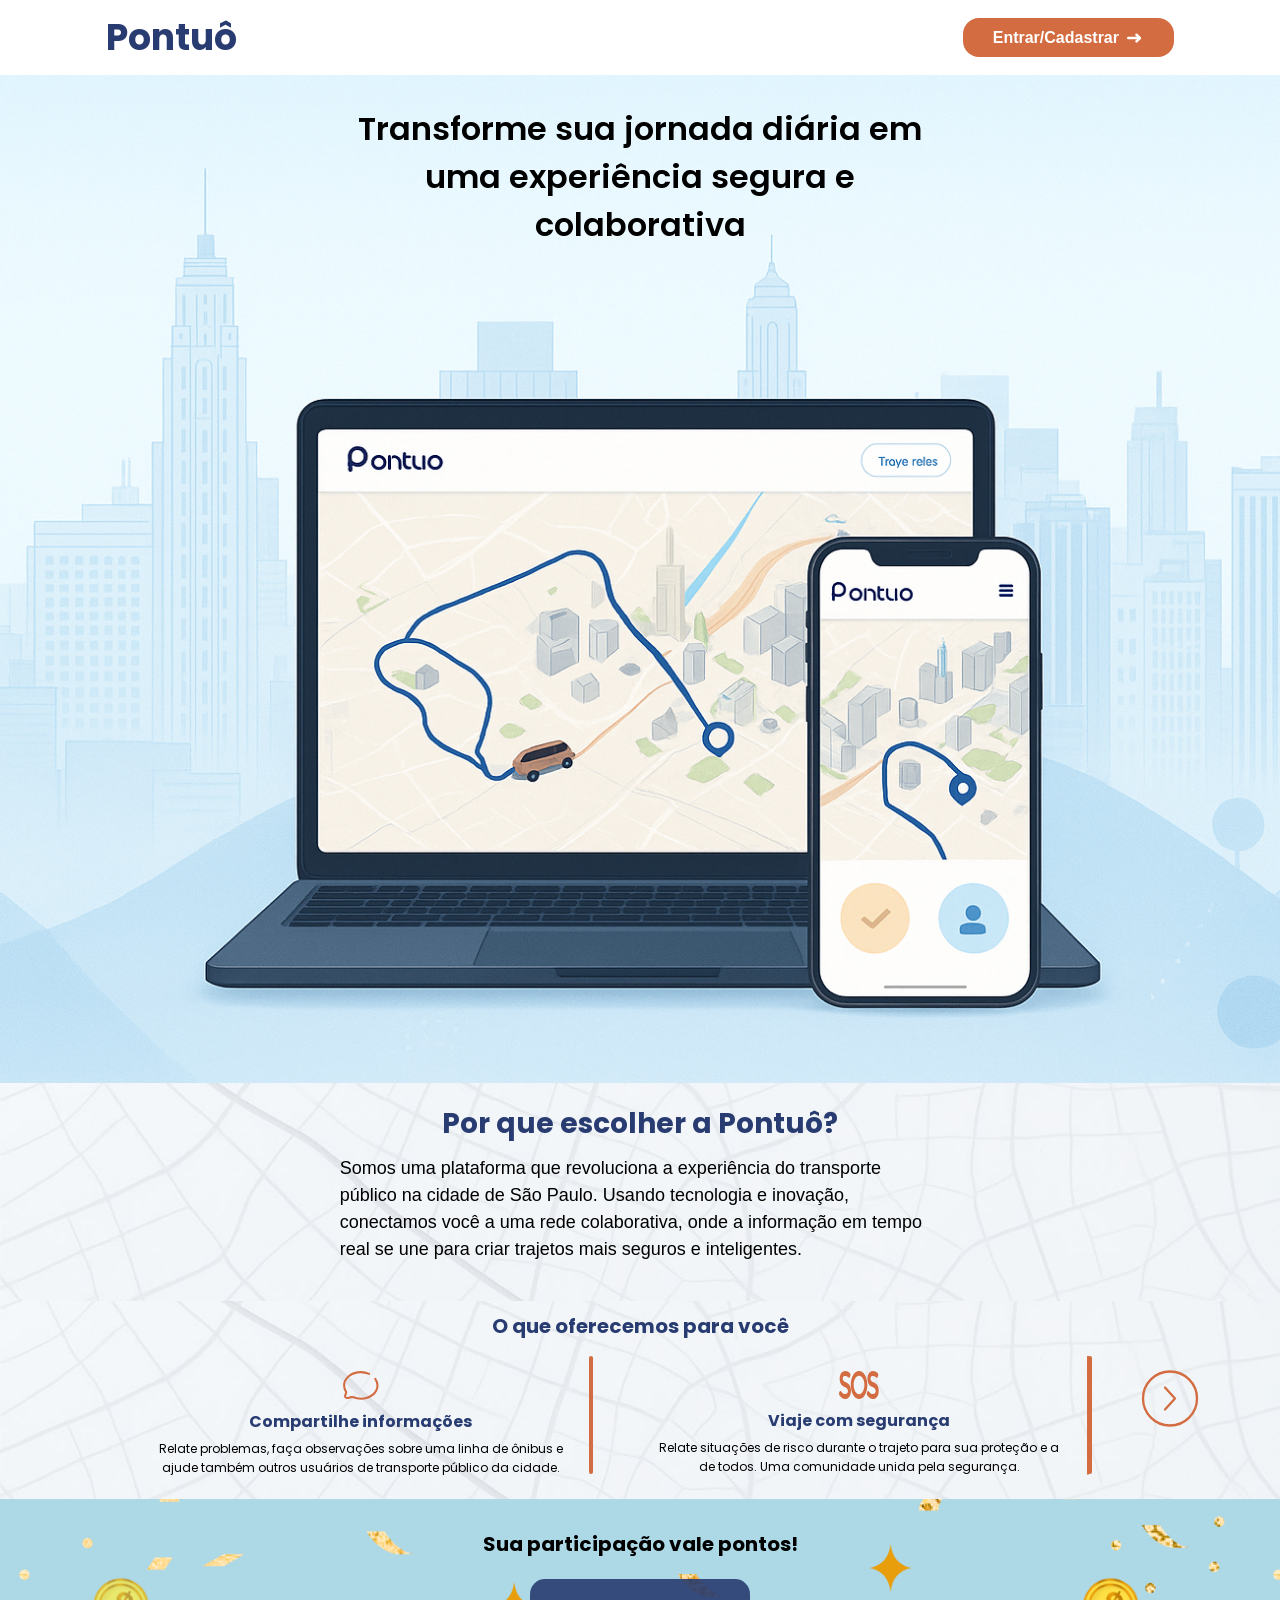
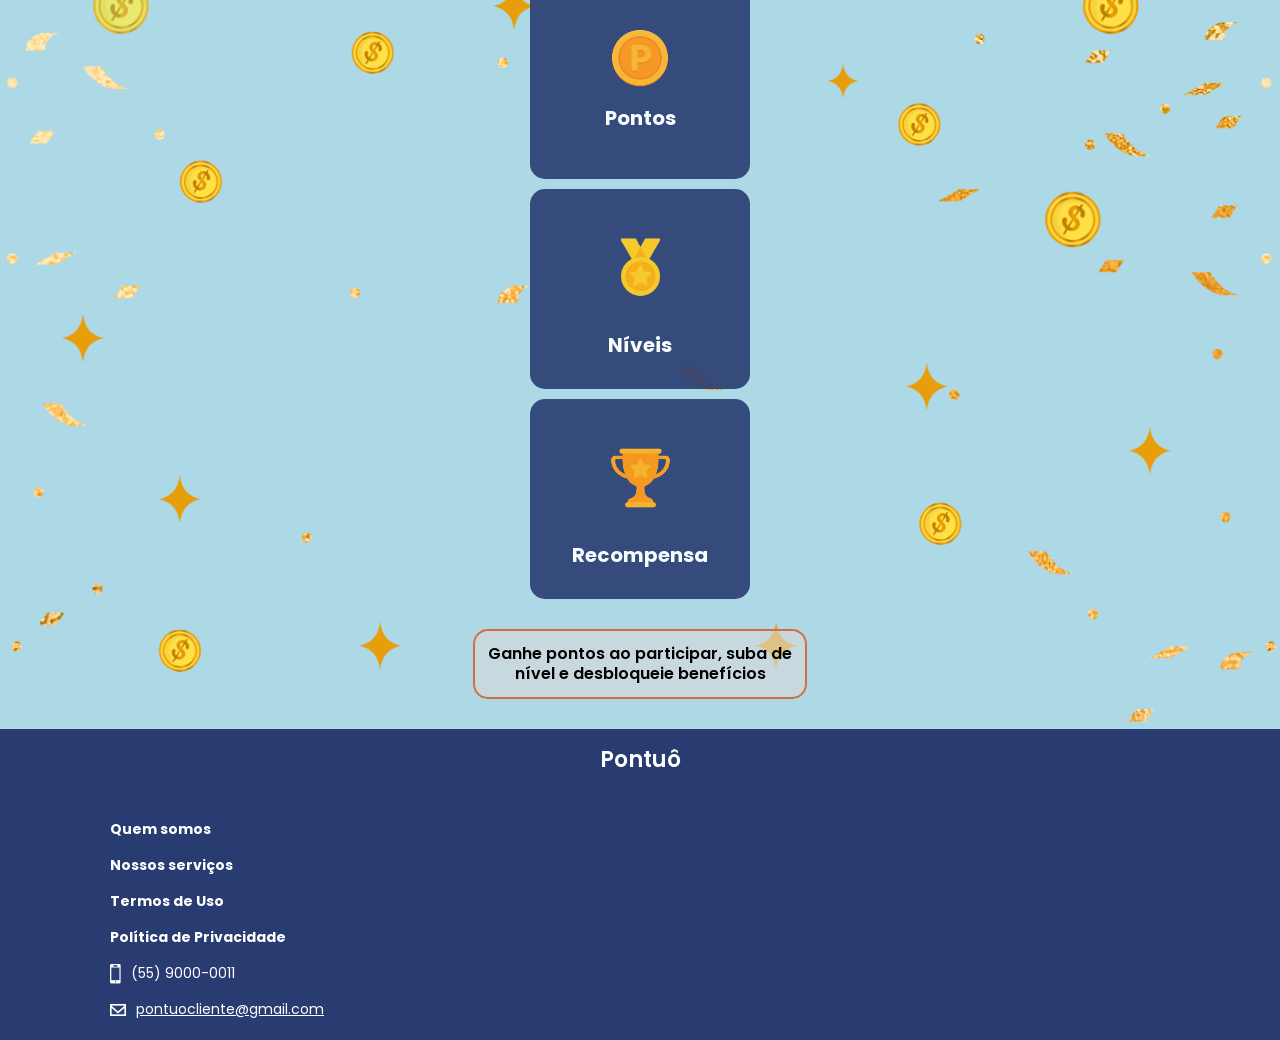
==== commit ed4f47d1: "feature: tablet points-section" ====
--- a/index.html
+++ b/index.html
@@ -66,31 +66,66 @@
     </section>
 
     <section class="PointsSection">
-      <div class="containerPointsSection"></div>
+      <div class="containerPointsSection">
         <div class="contentPointsSection">
+
           <div class="subTitle">
             <h3>O que oferecemos para você</h3>
           </div>
-          <ul>
-            <li class="chat">
-              <img src="./src/assets/img/icon/Vector(1).svg" alt="Ícone de compartilhamento">
-              <h4>Compartilhe informações</h4>
-              <p>Relate problemas, faça observações sobre uma linha de ônibus e ajude também outros usuários de transporte público da cidade.</p>
-            </li>
-
-            <li class="sos-vector">
-              <img src="./src/assets/img/icon/Group.svg" alt="Ícone de segurança">
-              <h4>Viaje com segurança</h4>
-              <p>Relate situações de risco durante o trajeto para sua proteção e a de todos. Uma comunidade unida pela segurança.</p>
-            </li>
-
-            <li class="star-ranking">
-              <img src="./src/assets/img/icon/Vector.svg" alt="Ícone de recompensas">
-              <h4>Ganhe recompensas</h4>
-              <p>Ganhe pontos e selos virtuais por sua participação. Sua ajuda se transforma em recompensa.</p>
-            </li>
-          </ul> 
-        </div>
+
+          <button class="carousel-arrow next" aria-label="Proximo">
+            <svg
+              width="58"
+              height="58"
+              viewBox="0 0 58 58"
+              xmlns="http://www.w3.org/2000/svg"
+              fill="none"
+            >
+              <!-- Círculo -->
+              <circle
+                cx="29"
+                cy="29"
+                r="27"
+                stroke="#D46C41"
+                stroke-width="2.34"
+                fill="none"
+              />
+
+              <!-- Seta -->
+              <path
+                d="M24 18 L34 29 L24 40"
+                stroke="#D46C41"
+                stroke-width="2.34"
+                stroke-linecap="round"
+                stroke-linejoin="round"
+                fill="none"
+              />
+            </svg>
+          </button>
+
+          <div class="points-carousel">
+            <ul class="points-list">
+              <li class="point-card chat">
+                <img src="./src/assets/img/icon/Vector(1).svg" alt="Ícone de compartilhamento">
+                <h4>Compartilhe informações</h4>
+                <p>Relate problemas, faça observações sobre uma linha de ônibus e ajude também outros usuários de transporte público da cidade.</p>
+              </li>
+
+              <li class="point-card sos-vector">
+                <img src="./src/assets/img/icon/Group.svg" alt="Ícone de segurança">
+                <h4>Viaje com segurança</h4>
+                <p>Relate situações de risco durante o trajeto para sua proteção e a de todos. Uma comunidade unida pela segurança.</p>
+              </li>
+
+              <li class="point-card star-ranking">
+                <img src="./src/assets/img/icon/Vector.svg" alt="Ícone de recompensas">
+                <h4>Ganhe recompensas</h4>
+                <p>Ganhe pontos e selos virtuais por sua participação. Sua ajuda se transforma em recompensa.</p>
+              </li>
+            </ul> 
+          </div>
+        </div>
+      </div>
       </div>
     </section>
 
@@ -166,5 +201,6 @@
     </div>
 
   </footer>
+  <script src="/src/assets/js/carousel.js"></script>
 </body>
 </html>
